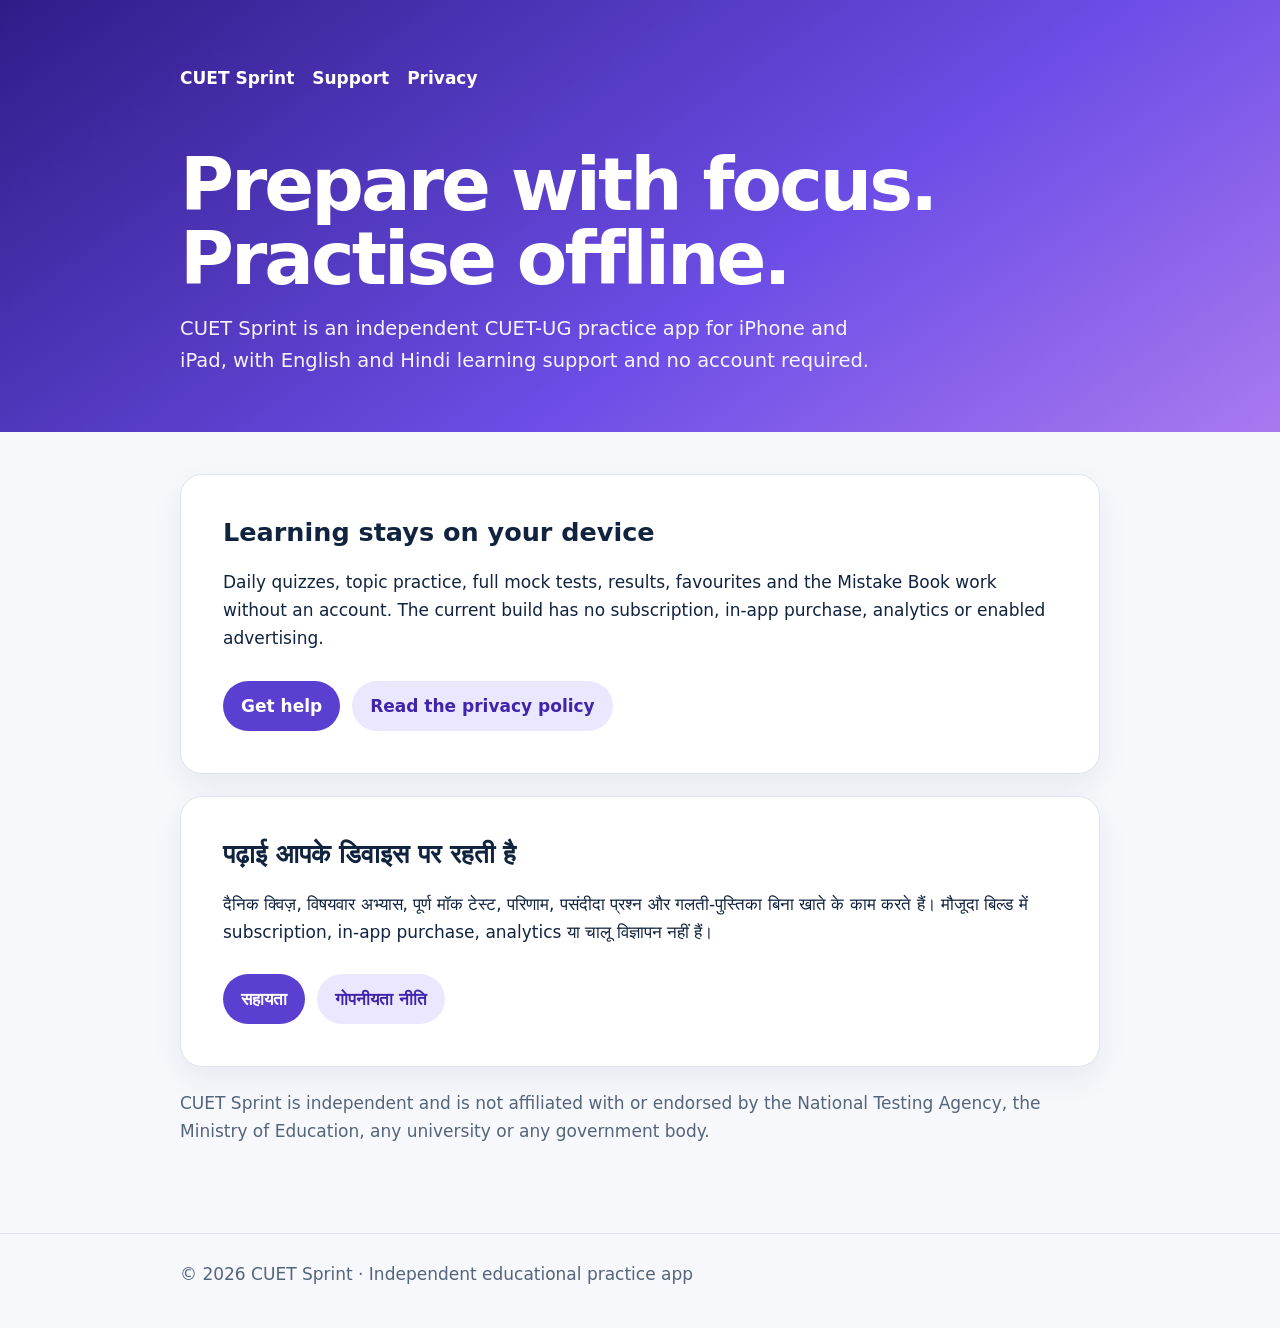
==== index.html @ c5a37427 "Publish support and privacy site" ====
<!doctype html>
<html lang="en">
<head>
  <meta charset="utf-8">
  <meta name="viewport" content="width=device-width, initial-scale=1">
  <meta name="description" content="Official support and privacy information for CUET Sprint, an offline CUET-UG practice app for iPhone and iPad.">
  <title>CUET Sprint — Support & Privacy</title>
  <link rel="stylesheet" href="styles.css">
</head>
<body>
  <header>
    <div class="wrap">
      <nav aria-label="Primary"><a href="index.html">CUET Sprint</a><a href="support.html">Support</a><a href="privacy.html">Privacy</a></nav>
      <h1>Prepare with focus.<br>Practise offline.</h1>
      <p class="lede">CUET Sprint is an independent CUET-UG practice app for iPhone and iPad, with English and Hindi learning support and no account required.</p>
    </div>
  </header>
  <main class="wrap">
    <section class="card">
      <h2>Learning stays on your device</h2>
      <p>Daily quizzes, topic practice, full mock tests, results, favourites and the Mistake Book work without an account. The current build has no subscription, in-app purchase, analytics or enabled advertising.</p>
      <div class="actions"><a class="button" href="support.html">Get help</a><a class="button secondary" href="privacy.html">Read the privacy policy</a></div>
    </section>
    <section class="card" lang="hi">
      <h2>पढ़ाई आपके डिवाइस पर रहती है</h2>
      <p>दैनिक क्विज़, विषयवार अभ्यास, पूर्ण मॉक टेस्ट, परिणाम, पसंदीदा प्रश्न और गलती-पुस्तिका बिना खाते के काम करते हैं। मौजूदा बिल्ड में subscription, in-app purchase, analytics या चालू विज्ञापन नहीं हैं।</p>
      <div class="actions"><a class="button" href="support.html#hindi">सहायता</a><a class="button secondary" href="privacy.html#hindi">गोपनीयता नीति</a></div>
    </section>
    <p class="note">CUET Sprint is independent and is not affiliated with or endorsed by the National Testing Agency, the Ministry of Education, any university or any government body.</p>
  </main>
  <footer><div class="wrap">© 2026 CUET Sprint · Independent educational practice app</div></footer>
</body>
</html>
---- styles.css ----
:root {
  color-scheme: light;
  --ink: #10233f;
  --muted: #53647b;
  --paper: #f7f8fc;
  --card: #ffffff;
  --brand: #5b3fd0;
  --brand-dark: #4025aa;
  --line: #dfe4ef;
}

* { box-sizing: border-box; }
html { scroll-behavior: smooth; }
body {
  margin: 0;
  background: var(--paper);
  color: var(--ink);
  font: 17px/1.65 system-ui, -apple-system, BlinkMacSystemFont, "Segoe UI", sans-serif;
}
a { color: var(--brand-dark); }
.wrap { width: min(920px, calc(100% - 36px)); margin: 0 auto; }
header {
  background: linear-gradient(145deg, #301c88, #6c4de6 60%, #a979ef);
  color: white;
  padding: 64px 0 54px;
}
nav { display: flex; flex-wrap: wrap; gap: 18px; margin-bottom: 56px; }
nav a { color: white; font-weight: 700; text-decoration: none; }
h1 { font-size: clamp(2.45rem, 8vw, 4.6rem); line-height: 1; margin: 0 0 18px; letter-spacing: -0.04em; }
.lede { max-width: 700px; font-size: 1.22rem; margin: 0; opacity: .94; }
main { padding: 42px 0 70px; }
.card {
  background: var(--card);
  border: 1px solid var(--line);
  border-radius: 22px;
  box-shadow: 0 12px 30px rgba(27, 36, 65, .07);
  margin: 0 0 22px;
  padding: clamp(24px, 5vw, 42px);
}
h2 { margin-top: 0; line-height: 1.2; }
h3 { margin-top: 1.8em; line-height: 1.3; }
.actions { display: flex; flex-wrap: wrap; gap: 12px; margin-top: 28px; }
.button {
  display: inline-block;
  padding: 11px 18px;
  border-radius: 999px;
  background: var(--brand);
  color: white;
  font-weight: 750;
  text-decoration: none;
}
.button.secondary { background: #ebe7ff; color: var(--brand-dark); }
.note { color: var(--muted); }
footer { border-top: 1px solid var(--line); color: var(--muted); padding: 26px 0 40px; }
[lang="hi"] { font-family: system-ui, -apple-system, "Noto Sans Devanagari", sans-serif; }
@media (prefers-reduced-motion: reduce) { html { scroll-behavior: auto; } }
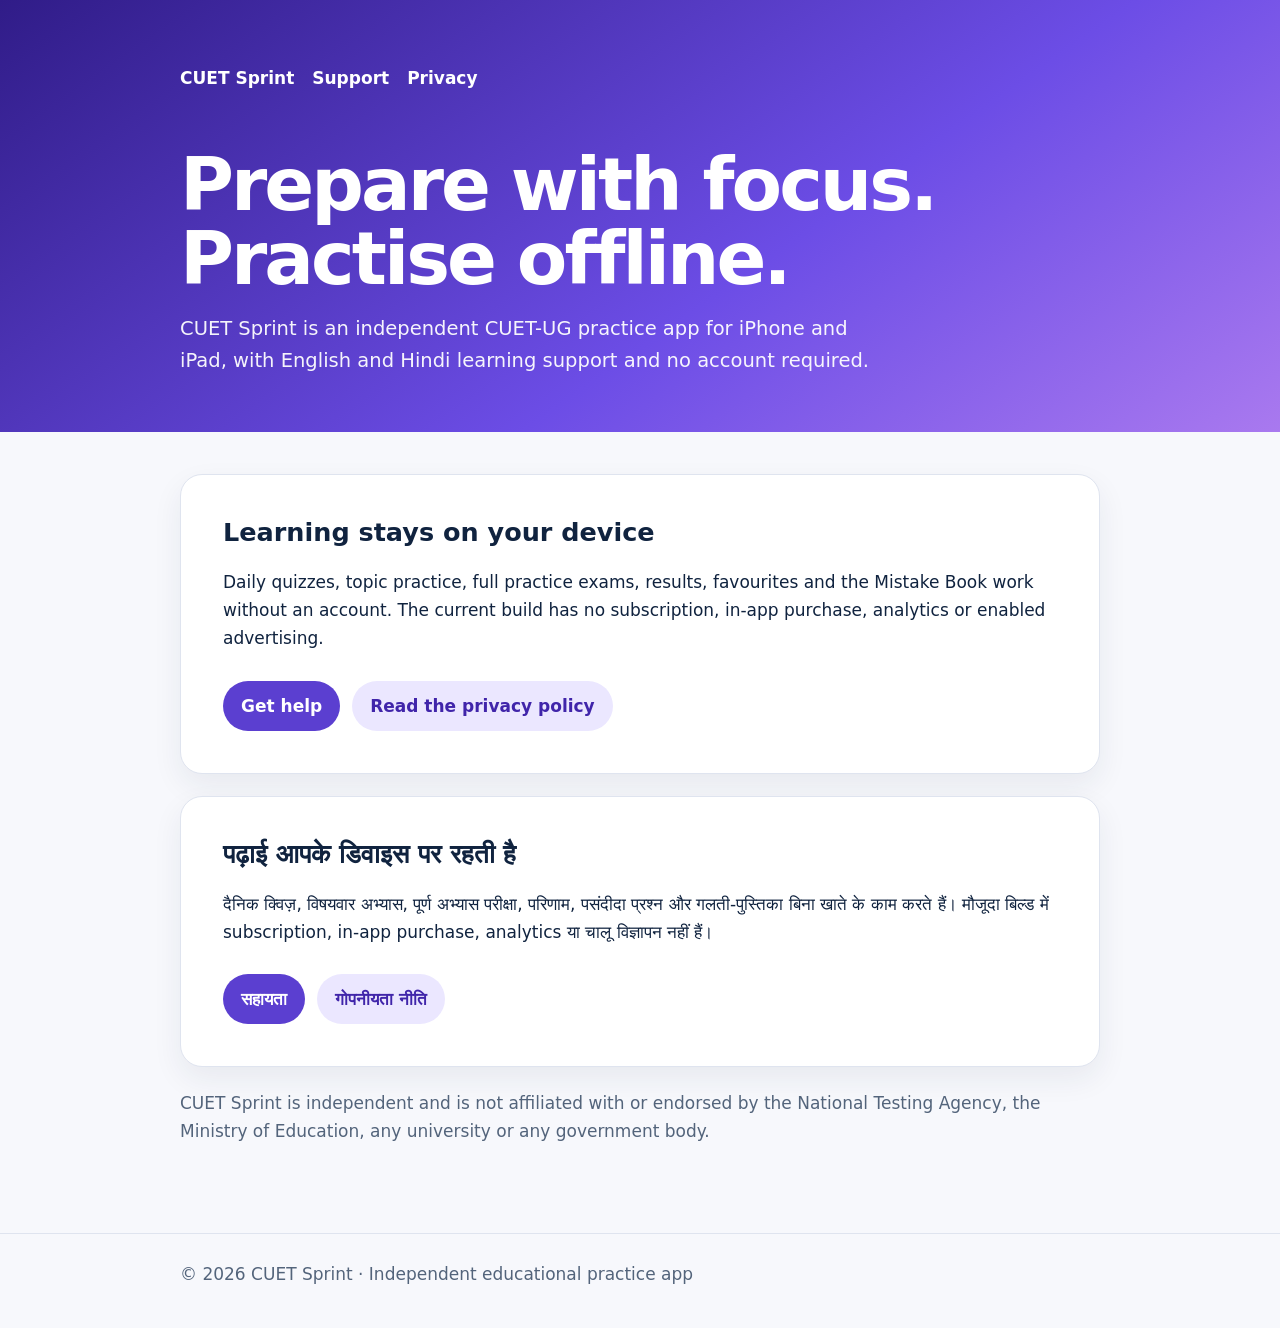
==== commit 6791e90e: "Use practice exam terminology" ====
--- a/index.html
+++ b/index.html
@@ -18,12 +18,12 @@
   <main class="wrap">
     <section class="card">
       <h2>Learning stays on your device</h2>
-      <p>Daily quizzes, topic practice, full mock tests, results, favourites and the Mistake Book work without an account. The current build has no subscription, in-app purchase, analytics or enabled advertising.</p>
+      <p>Daily quizzes, topic practice, full practice exams, results, favourites and the Mistake Book work without an account. The current build has no subscription, in-app purchase, analytics or enabled advertising.</p>
       <div class="actions"><a class="button" href="support.html">Get help</a><a class="button secondary" href="privacy.html">Read the privacy policy</a></div>
     </section>
     <section class="card" lang="hi">
       <h2>पढ़ाई आपके डिवाइस पर रहती है</h2>
-      <p>दैनिक क्विज़, विषयवार अभ्यास, पूर्ण मॉक टेस्ट, परिणाम, पसंदीदा प्रश्न और गलती-पुस्तिका बिना खाते के काम करते हैं। मौजूदा बिल्ड में subscription, in-app purchase, analytics या चालू विज्ञापन नहीं हैं।</p>
+      <p>दैनिक क्विज़, विषयवार अभ्यास, पूर्ण अभ्यास परीक्षा, परिणाम, पसंदीदा प्रश्न और गलती-पुस्तिका बिना खाते के काम करते हैं। मौजूदा बिल्ड में subscription, in-app purchase, analytics या चालू विज्ञापन नहीं हैं।</p>
       <div class="actions"><a class="button" href="support.html#hindi">सहायता</a><a class="button secondary" href="privacy.html#hindi">गोपनीयता नीति</a></div>
     </section>
     <p class="note">CUET Sprint is independent and is not affiliated with or endorsed by the National Testing Agency, the Ministry of Education, any university or any government body.</p>
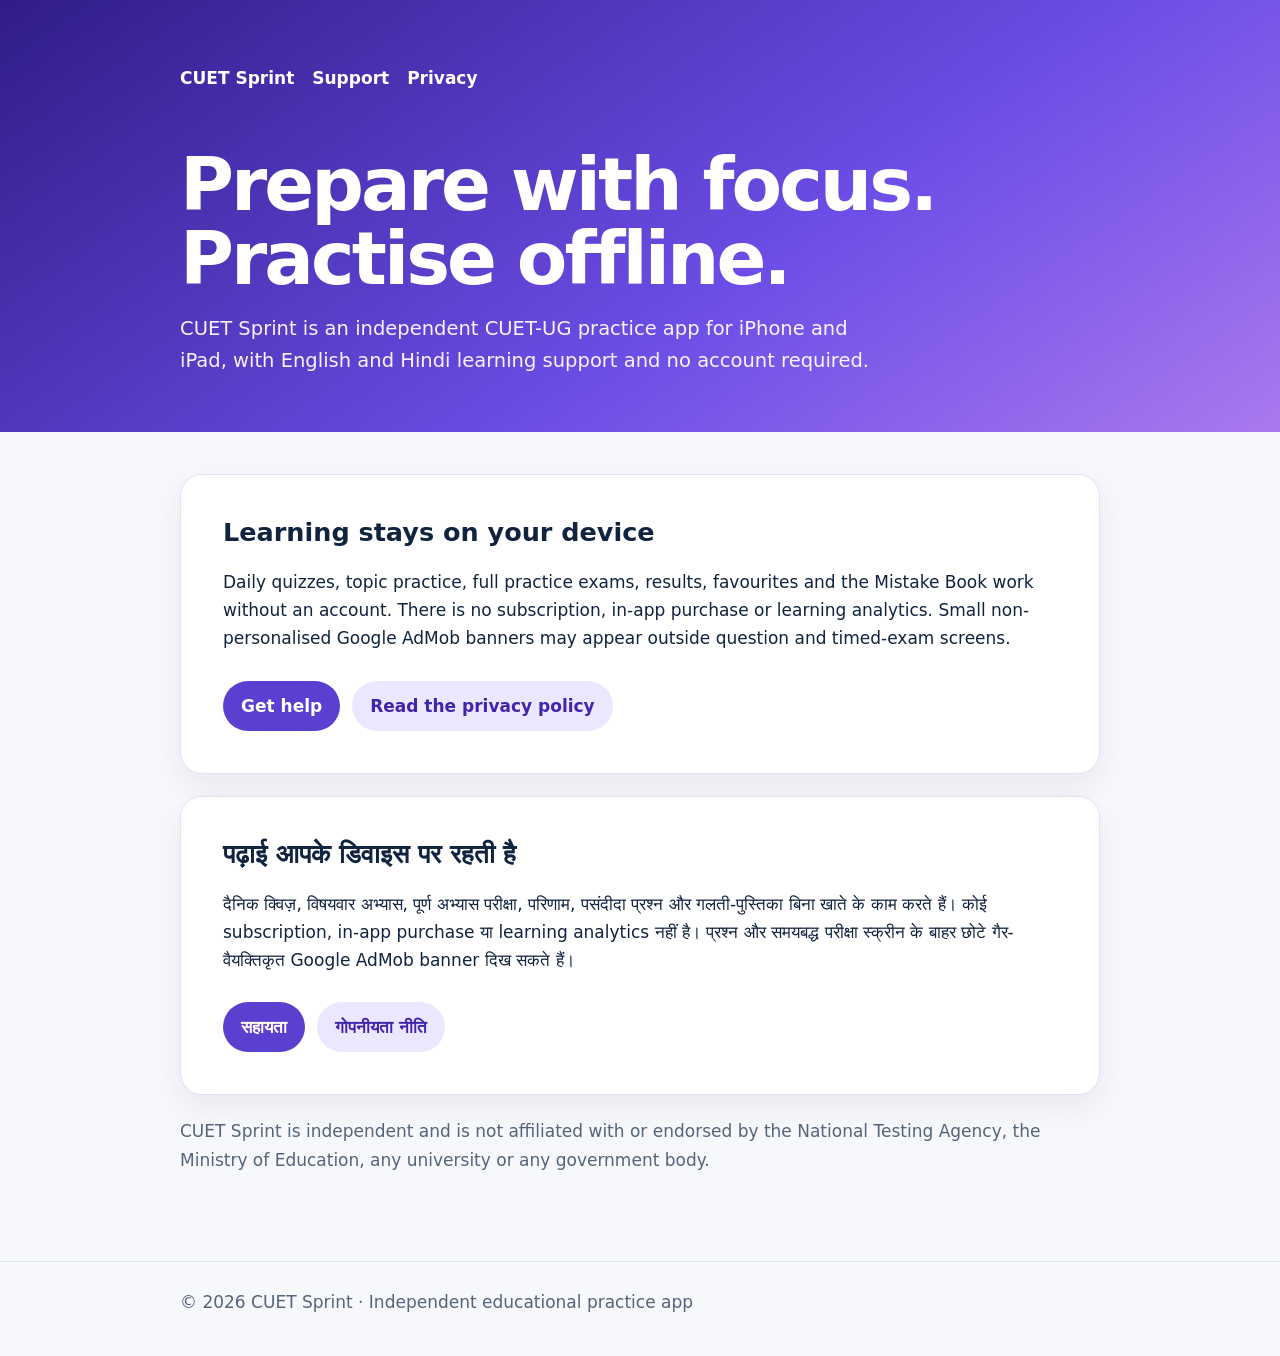
==== commit 44343fe0: "Disclose AdMob privacy and offline behavior" ====
--- a/index.html
+++ b/index.html
@@ -18,12 +18,12 @@
   <main class="wrap">
     <section class="card">
       <h2>Learning stays on your device</h2>
-      <p>Daily quizzes, topic practice, full practice exams, results, favourites and the Mistake Book work without an account. The current build has no subscription, in-app purchase, analytics or enabled advertising.</p>
+      <p>Daily quizzes, topic practice, full practice exams, results, favourites and the Mistake Book work without an account. There is no subscription, in-app purchase or learning analytics. Small non-personalised Google AdMob banners may appear outside question and timed-exam screens.</p>
       <div class="actions"><a class="button" href="support.html">Get help</a><a class="button secondary" href="privacy.html">Read the privacy policy</a></div>
     </section>
     <section class="card" lang="hi">
       <h2>पढ़ाई आपके डिवाइस पर रहती है</h2>
-      <p>दैनिक क्विज़, विषयवार अभ्यास, पूर्ण अभ्यास परीक्षा, परिणाम, पसंदीदा प्रश्न और गलती-पुस्तिका बिना खाते के काम करते हैं। मौजूदा बिल्ड में subscription, in-app purchase, analytics या चालू विज्ञापन नहीं हैं।</p>
+      <p>दैनिक क्विज़, विषयवार अभ्यास, पूर्ण अभ्यास परीक्षा, परिणाम, पसंदीदा प्रश्न और गलती-पुस्तिका बिना खाते के काम करते हैं। कोई subscription, in-app purchase या learning analytics नहीं है। प्रश्न और समयबद्ध परीक्षा स्क्रीन के बाहर छोटे गैर-वैयक्तिकृत Google AdMob banner दिख सकते हैं।</p>
       <div class="actions"><a class="button" href="support.html#hindi">सहायता</a><a class="button secondary" href="privacy.html#hindi">गोपनीयता नीति</a></div>
     </section>
     <p class="note">CUET Sprint is independent and is not affiliated with or endorsed by the National Testing Agency, the Ministry of Education, any university or any government body.</p>
